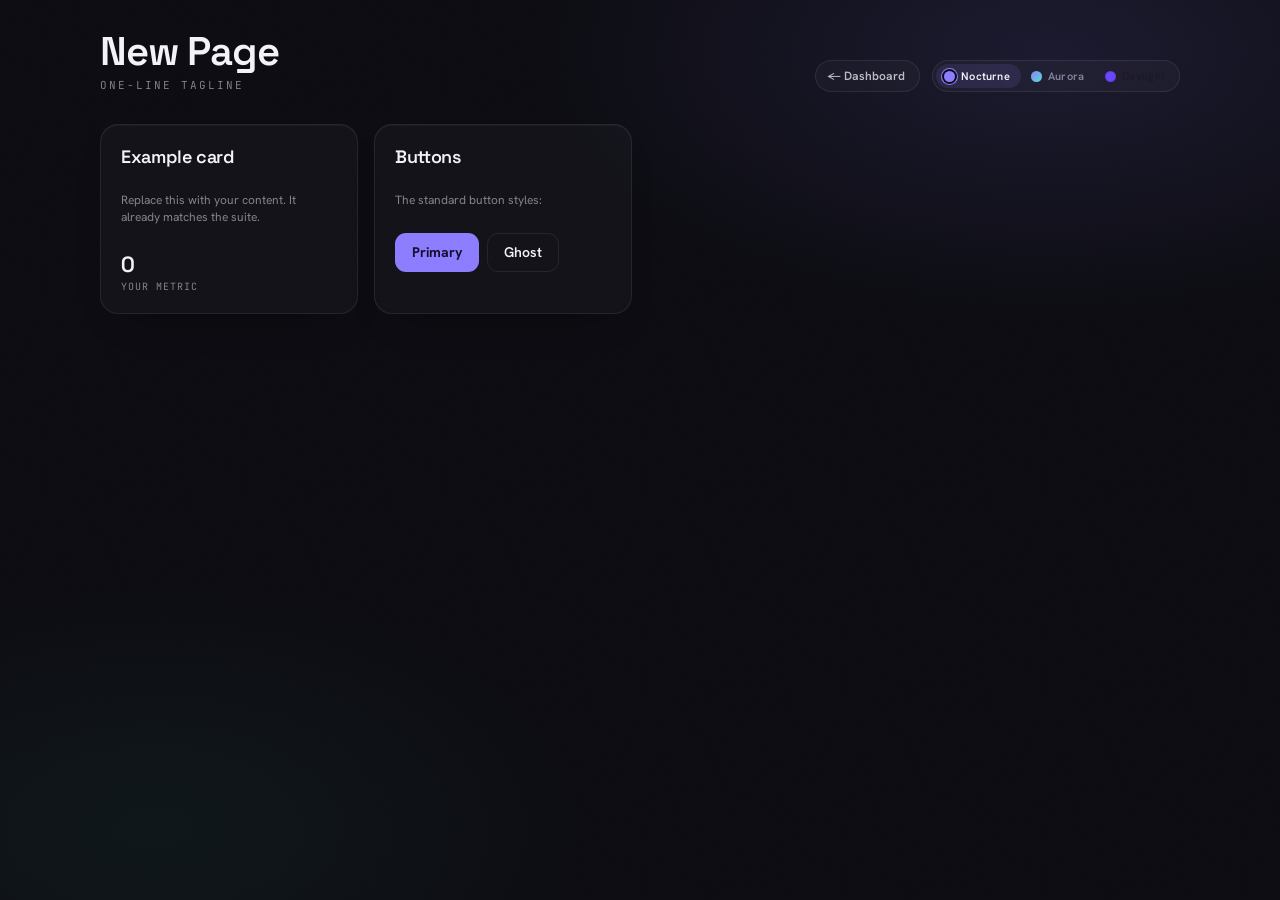
==== _template.html @ ecb33dac "Rebrand from Vitality to Rowan Co-Authored-By: Claude Opus 4.8 (1M context) <noreply@anthropic.com>" ====
<!DOCTYPE html>
<html lang="en">
<head>
<meta charset="UTF-8" />
<meta name="viewport" content="width=device-width, initial-scale=1, viewport-fit=cover" />
<link rel="manifest" href="manifest.webmanifest" />
<meta name="theme-color" content="#0C0C12" />
<meta name="mobile-web-app-capable" content="yes" />
<meta name="apple-mobile-web-app-capable" content="yes" />
<meta name="apple-mobile-web-app-status-bar-style" content="black-translucent" />
<meta name="apple-mobile-web-app-title" content="Patron" />
<link rel="apple-touch-icon" href="apple-touch-icon.png" />
<link rel="icon" type="image/svg+xml" href="icon.svg" />
<link rel="icon" type="image/png" sizes="192x192" href="icon-192.png" />

<!-- 1. CHANGE THE TITLE to your page's name -->
<title>New Page · Rowan</title>

<!-- Fonts used by the design system (keep as-is) -->
<link rel="preconnect" href="https://fonts.googleapis.com" />
<link rel="preconnect" href="https://fonts.gstatic.com" crossorigin />
<link href="https://fonts.googleapis.com/css2?family=Space+Grotesk:wght@400;500;600;700&family=Hanken+Grotesk:wght@400;500;600;700;800&family=JetBrains+Mono:wght@400;500;600;700&display=swap" rel="stylesheet" />

<!-- Sets the saved theme before paint so there's no flash (keep as-is) -->
<script>try{document.documentElement.setAttribute("data-theme",localStorage.getItem("patron_theme")||"nocturne");}catch(e){document.documentElement.setAttribute("data-theme","nocturne");}</script>

<!-- The shared design system. This one line gives you all the
     colors, fonts, themes, buttons, cards, modals and form styles. -->
<link rel="stylesheet" href="theme.css" />

<!-- Add your page-specific styles here (optional). Always reuse the
     tokens (var(--brand), var(--space-4), etc.) so you stay on-brand. -->
<style>
  /* example: a simple responsive grid for your content cards */
  .grid { display:grid; grid-template-columns: repeat(auto-fill, minmax(220px, 1fr)); gap: var(--space-4); }
</style>
</head>
<body>
<main class="page grain-overlay">
  <div class="shell">

    <!-- HEADER: title on the left, back-link + theme switcher on the right.
         #themeSeg is filled in by theme.js at the bottom of this file. -->
    <header class="header">
      <div>
        <!-- 2. CHANGE the title + subtitle -->
        <h1 class="title">New Page</h1>
        <p class="subtitle">one-line tagline</p>
      </div>
      <div class="headerControls">
        <a class="backLink" href="index.html">← Dashboard</a>
        <span id="themeSeg"></span>
      </div>
    </header>

    <!-- 3. BUILD YOUR PAGE HERE. Use the shared classes:
         .card  .btn .btn-primary .btn-ghost  .fieldInput  etc. -->
    <div class="grid">
      <section class="card">
        <span class="cardName">Example card</span>
        <p class="cardTag">Replace this with your content. It already matches the suite.</p>
        <div class="cardStat">
          <span class="cardStatValue">0</span>
          <span class="cardStatLabel">your metric</span>
        </div>
      </section>

      <section class="card">
        <span class="cardName">Buttons</span>
        <p class="cardTag">The standard button styles:</p>
        <div style="display:flex; gap:var(--space-2); flex-wrap:wrap;">
          <button class="btn btn-primary">Primary</button>
          <button class="btn btn-ghost">Ghost</button>
        </div>
      </section>
    </div>

  </div>
</main>

<!-- Shared theme engine — wires up the switcher + remembers the choice. -->
<script src="theme.js"></script>
<script>
  // Render the theme switcher into the header.
  document.getElementById('themeSeg').innerHTML = Patron.switcherHtml();

  /* ---- Your page's JavaScript goes here. ----
     Tip: persist data the same way the other pages do, with a
     uniquely-named localStorage key, e.g. 'mypage_standalone_v1'. */
</script>
</body>
</html>
---- theme.css ----
/* ============================================================
 * theme.css — the shared Patron / Rowan design system.
 *
 * Every page in the suite links this file so the look stays
 * identical everywhere. To build a NEW page: copy _template.html,
 * link this file, and use the classes below. Don't paste these
 * tokens into your page — just <link> this and they're yours.
 *
 * Change a colour/spacing/font here once → every page updates.
 * ============================================================ */

/* ---- Design tokens: default theme (Nocturne) ---- */
:root {
  color-scheme: dark;
  --bg: #0C0C12; --bg-elevated: #15151F;
  --surface: rgba(255,255,255,0.028); --surface-2: rgba(255,255,255,0.055);
  --fg: #F3F2F8; --muted: rgba(243,242,248,0.50); --muted-strong: rgba(243,242,248,0.74);
  --border: rgba(255,255,255,0.08); --border-strong: rgba(255,255,255,0.17);
  --brand: #8B7CFF; --brand-2: #C7BBFF; --brand-ink: #130E2E;
  --brand-soft: rgba(139,124,255,0.12); --brand-line: rgba(139,124,255,0.28); --brand-glow: rgba(139,124,255,0.42);
  --pos: #46E0A8; --pos-soft: rgba(70,224,168,0.12); --pos-line: rgba(70,224,168,0.26);
  --neg: #FB7185; --neg-soft: rgba(251,113,133,0.12); --neg-line: rgba(251,113,133,0.26);
  --warn: #FBBF24; --warn-soft: rgba(251,191,36,0.10); --warn-line: rgba(251,191,36,0.26);
  --track: rgba(255,255,255,0.06);
  --card-shadow: 0 1px 0 rgba(255,255,255,0.04) inset, 0 18px 44px -30px rgba(0,0,0,0.85);
  --glow-1: rgba(139,124,255,0.12); --glow-2: rgba(70,224,168,0.05);
  --grain-opacity: 0.05; --overlay: rgba(6,6,12,0.66);
  --space-1:.25rem; --space-2:.5rem; --space-3:.75rem; --space-4:1rem;
  --space-5:1.25rem; --space-6:1.5rem; --space-8:2rem; --space-10:2.5rem; --space-12:3rem; --space-16:4rem;
  --radius-sm: 8px; --radius-md: 11px; --radius-lg: 18px; --radius-pill: 999px;
  --text-xs:.75rem; --text-sm:.875rem; --text-base:1rem; --text-lg:1.125rem;
  --text-xl:1.375rem; --text-2xl:1.75rem; --text-3xl:2.5rem;
  --ease: cubic-bezier(0.2,0.8,0.2,1); --ease-premium: cubic-bezier(0.16,1,0.3,1);
  --duration-fast:120ms; --duration:200ms;
  --font-display:'Space Grotesk'; --font-ui:'Hanken Grotesk'; --font-mono:'JetBrains Mono';
}
[data-theme="aurora"] {
  color-scheme: dark;
  --bg: #080913; --bg-elevated: #12131F;
  --surface: rgba(150,160,255,0.045); --surface-2: rgba(150,160,255,0.08);
  --fg: #EEF0FF; --muted: rgba(220,225,255,0.52); --muted-strong: rgba(220,225,255,0.76);
  --border: rgba(150,160,255,0.11); --border-strong: rgba(150,160,255,0.22);
  --brand: #8B7BFF; --brand-2: #B9ABFF; --brand-ink: #0A0922;
  --brand-soft: rgba(139,123,255,0.15); --brand-line: rgba(139,123,255,0.32); --brand-glow: rgba(124,107,255,0.6);
  --pos: #4FE3D0; --pos-soft: rgba(79,227,208,0.13); --pos-line: rgba(79,227,208,0.28);
  --neg: #FF6FA5; --neg-soft: rgba(255,111,165,0.13); --neg-line: rgba(255,111,165,0.28);
  --warn: #FFC65C; --warn-soft: rgba(255,198,92,0.11); --warn-line: rgba(255,198,92,0.28);
  --track: rgba(160,170,255,0.09);
  --card-shadow: 0 0 0 1px rgba(140,130,255,0.05) inset, 0 22px 56px -28px rgba(78,60,210,0.55);
  --glow-1: rgba(124,107,255,0.20); --glow-2: rgba(79,227,208,0.13);
  --grain-opacity: 0.05; --overlay: rgba(5,6,16,0.7);
}
[data-theme="daylight"] {
  color-scheme: light;
  --bg: #F3F2FA; --bg-elevated: #FFFFFF;
  --surface: #FFFFFF; --surface-2: #FAF9FF;
  --fg: #171622; --muted: rgba(23,22,34,0.52); --muted-strong: rgba(23,22,34,0.72);
  --border: rgba(23,22,60,0.10); --border-strong: rgba(23,22,60,0.18);
  --brand: #6A45FF; --brand-2: #8E6BFF; --brand-ink: #FFFFFF;
  --brand-soft: rgba(106,69,255,0.08); --brand-line: rgba(106,69,255,0.24); --brand-glow: rgba(106,69,255,0.28);
  --pos: #0E9E64; --pos-soft: rgba(14,158,100,0.10); --pos-line: rgba(14,158,100,0.26);
  --neg: #E11D63; --neg-soft: rgba(225,29,99,0.08); --neg-line: rgba(225,29,99,0.24);
  --warn: #B4690E; --warn-soft: rgba(180,105,14,0.10); --warn-line: rgba(180,105,14,0.24);
  --track: rgba(23,22,60,0.08);
  --card-shadow: 0 1px 2px rgba(23,22,60,0.05), 0 16px 34px -24px rgba(23,22,60,0.24);
  --glow-1: rgba(106,69,255,0.07); --glow-2: rgba(14,158,100,0.04);
  --grain-opacity: 0.02; --overlay: rgba(28,26,52,0.4);
}

/* ---- Base reset + page shell ---- */
* { box-sizing: border-box; }
html, body { margin:0; padding:0; }
body { background: var(--bg); color: var(--fg); font-family: var(--font-ui), -apple-system, BlinkMacSystemFont, 'Segoe UI', sans-serif; font-size: var(--text-base); -webkit-font-smoothing: antialiased; transition: background var(--duration) var(--ease); }
.grain-overlay { position: relative; }
.grain-overlay::after { content:''; position: fixed; inset:0; pointer-events:none; z-index:1; opacity: var(--grain-opacity); mix-blend-mode: overlay; background-image: url("data:image/svg+xml;utf8,<svg viewBox='0 0 200 200' xmlns='http://www.w3.org/2000/svg'><filter id='n'><feTurbulence type='fractalNoise' baseFrequency='0.85' numOctaves='2' stitchTiles='stitch'/></filter><rect width='100%25' height='100%25' filter='url(%23n)'/></svg>"); background-size: 200px 200px; }
.page { position: relative; min-height: 100dvh; background: var(--bg); color: var(--fg); padding: var(--space-8) var(--space-5) var(--space-16); isolation: isolate; }
.page::before { content:''; position: absolute; inset:0; pointer-events:none; z-index:-1; background: radial-gradient(58% 42% at 82% 6%, var(--glow-1), transparent 70%), radial-gradient(48% 38% at 12% 92%, var(--glow-2), transparent 72%); }
.shell { max-width: 1080px; margin: 0 auto; }

/* ---- Header (title + theme switcher + back link) ---- */
.header { display:flex; align-items:flex-end; justify-content:space-between; gap: var(--space-4); margin-bottom: var(--space-8); flex-wrap: wrap; }
.title { font-family: var(--font-display); font-weight: 600; font-size: var(--text-3xl); line-height: 1.0; letter-spacing: -0.03em; margin: 0; }
.subtitle { font-family: var(--font-mono); font-size: 11px; text-transform: uppercase; letter-spacing: 0.18em; color: var(--muted); margin: 6px 0 0; }
.headerControls { display:flex; align-items:center; gap: var(--space-3); flex-wrap: wrap; }
.backLink { display:inline-flex; align-items:center; gap: 7px; padding: 7px 14px 7px 11px; background: var(--surface); border: 1px solid var(--border); border-radius: var(--radius-pill); color: var(--muted-strong); font-family: var(--font-ui); font-size: 12px; font-weight: 600; text-decoration:none; transition: border-color var(--duration) var(--ease-premium), background var(--duration) var(--ease-premium), color var(--duration) var(--ease-premium); }
.backLink:hover { border-color: var(--brand-line); background: var(--brand-soft); color: var(--fg); }

/* ---- Theme switcher segment ---- */
.themeSeg { display:inline-flex; align-items:center; background: var(--surface); border: 1px solid var(--border); border-radius: var(--radius-pill); padding: 3px; gap: 2px; }
.themeBtn { appearance:none; background: transparent; border:0; color: var(--muted); font-family: var(--font-ui); font-size: 11px; font-weight: 600; letter-spacing: 0.02em; padding: 5px 11px 5px 8px; border-radius: var(--radius-pill); cursor: pointer; display:inline-flex; align-items:center; gap:6px; transition: background var(--duration) var(--ease-premium), color var(--duration) var(--ease-premium); }
.themeBtn:hover { color: var(--muted-strong); }
.themeSwatch { width: 11px; height: 11px; border-radius: 50%; box-shadow: 0 0 0 1px var(--border-strong) inset; flex-shrink:0; }
.themeBtnActive, .themeBtnActive:hover { background: var(--brand-soft); color: var(--fg); }
.themeBtnActive .themeSwatch { box-shadow: 0 0 0 2px var(--bg), 0 0 0 3px var(--brand); }

/* ---- Card (generic content panel) ---- */
.card { position: relative; display:flex; flex-direction:column; gap: var(--space-3); padding: var(--space-5); border: 1px solid var(--border); border-radius: var(--radius-lg); background: var(--surface); box-shadow: var(--card-shadow); color: var(--fg); overflow:hidden; }
.cardName { font-family: var(--font-display); font-weight: 600; font-size: var(--text-lg); letter-spacing: -0.02em; }
.cardTag { font-size: 12px; color: var(--muted); line-height: 1.4; }
.cardStat { display:flex; flex-direction:column; gap: 2px; }
.cardStatValue { font-family: var(--font-display); font-weight: 600; font-size: var(--text-xl); letter-spacing: -0.02em; color: var(--fg); font-variant-numeric: tabular-nums; }
.cardStatLabel { font-family: var(--font-mono); font-size: 10px; letter-spacing: 0.1em; text-transform: uppercase; color: var(--muted); }

/* ---- Buttons ---- */
.btn { display:inline-flex; align-items:center; justify-content:center; gap: var(--space-2); padding: 0.6rem var(--space-4); border-radius: var(--radius-md); font-size: var(--text-sm); font-family: var(--font-ui); font-weight: 600; cursor: pointer; border: 1px solid transparent; background: transparent; color: var(--fg); white-space: nowrap; text-decoration:none; transition: background var(--duration) var(--ease), border-color var(--duration) var(--ease), color var(--duration) var(--ease), filter var(--duration) var(--ease), box-shadow var(--duration) var(--ease); }
.btn:disabled { opacity: 0.45; cursor: not-allowed; }
.btn-primary { background: var(--brand); color: var(--brand-ink); font-weight: 700; }
.btn-primary:hover:not(:disabled) { filter: brightness(1.08); box-shadow: 0 0 26px var(--brand-glow); }
.btn-ghost { color: var(--fg); border: 1px solid var(--border); }
.btn-ghost:hover { border-color: var(--border-strong); background: var(--surface); }
.btn-link { color: var(--muted-strong); padding: var(--space-2) var(--space-2); }
.btn-link:hover { color: var(--neg); }

/* ---- Modal / dialog ---- */
.overlay { position: fixed; inset:0; background: var(--overlay); backdrop-filter: blur(10px); -webkit-backdrop-filter: blur(10px); z-index: 1000; display:grid; place-items:center; padding: var(--space-4); animation: fade 200ms var(--ease-premium); }
@keyframes fade { from { opacity:0; } to { opacity:1; } }
.panel { width: min(480px, 100%); background: var(--bg-elevated); border: 1px solid var(--border-strong); border-radius: var(--radius-lg); padding: var(--space-6); box-shadow: 0 28px 70px -16px rgba(0,0,0,0.6); animation: rise 320ms var(--ease-premium); }
@keyframes rise { from { opacity:0; transform: translateY(12px) scale(0.98); } to { opacity:1; transform:none; } }
.panelHead { display:flex; align-items:flex-start; justify-content:space-between; gap: var(--space-3); margin-bottom: var(--space-5); }
.panelEyebrow { font-family: var(--font-mono); font-size: 10px; font-weight: 600; letter-spacing: 0.24em; text-transform: uppercase; color: var(--brand); }
.panelTitle { font-family: var(--font-display); font-weight: 600; font-size: var(--text-2xl); letter-spacing: -0.03em; margin: var(--space-2) 0 0; }
.panelClose { background: transparent; border: 1px solid var(--border); color: var(--muted-strong); font-size: 20px; line-height: 1; width: 34px; height: 34px; border-radius: 50%; cursor: pointer; flex-shrink:0; }
.panelClose:hover { color: var(--fg); border-color: var(--border-strong); }
.panelActions { display:flex; align-items:center; justify-content:flex-end; gap: var(--space-2); margin-top: var(--space-6); }
.panelActions .spacer { margin-right:auto; }
.panelNote { margin: var(--space-4) 0 0; padding: var(--space-3) var(--space-4); border-left: 2px solid var(--brand-line); background: var(--brand-soft); border-radius: 0 var(--radius-sm) var(--radius-sm) 0; font-size: 12px; line-height: 1.55; color: var(--muted-strong); }

/* ---- Form fields ---- */
.fieldGrid { display:grid; grid-template-columns: 1fr 1fr; gap: var(--space-3); }
.field { display:flex; flex-direction:column; gap: 6px; }
.fieldFull { grid-column: 1 / -1; }
.fieldLabel { font-family: var(--font-mono); font-size: 10px; letter-spacing: 0.12em; text-transform: uppercase; color: var(--muted); }
.fieldInput { width:100%; background: var(--surface); border: 1px solid var(--border); border-radius: var(--radius-md); padding: 10px 12px; color: var(--fg); font-family: var(--font-mono); font-size: 14px; outline: none; transition: border-color var(--duration) var(--ease-premium), box-shadow var(--duration) var(--ease-premium); }
.fieldInput:focus { border-color: var(--brand-line); box-shadow: 0 0 0 3px var(--brand-soft); }

/* ============================================================
 * Mobile / PWA hardening — installable + phone-usable suite.
 * (Applies to pages that link theme.css; self-contained pages
 *  carry an equivalent inline #pwa-mobile block.)
 * ============================================================ */
html { -webkit-text-size-adjust: 100%; text-size-adjust: 100%; }
body { overflow-x: hidden; -webkit-tap-highlight-color: transparent; }
img { max-width: 100%; height: auto; }
@media (max-width: 480px) { input, select, textarea { font-size: 16px !important; } } /* stop iOS zoom-on-focus */
@supports (padding: max(0px)) {
  body {
    padding-top: env(safe-area-inset-top);
    padding-bottom: env(safe-area-inset-bottom);
    padding-left: env(safe-area-inset-left);
    padding-right: env(safe-area-inset-right);
  }
}
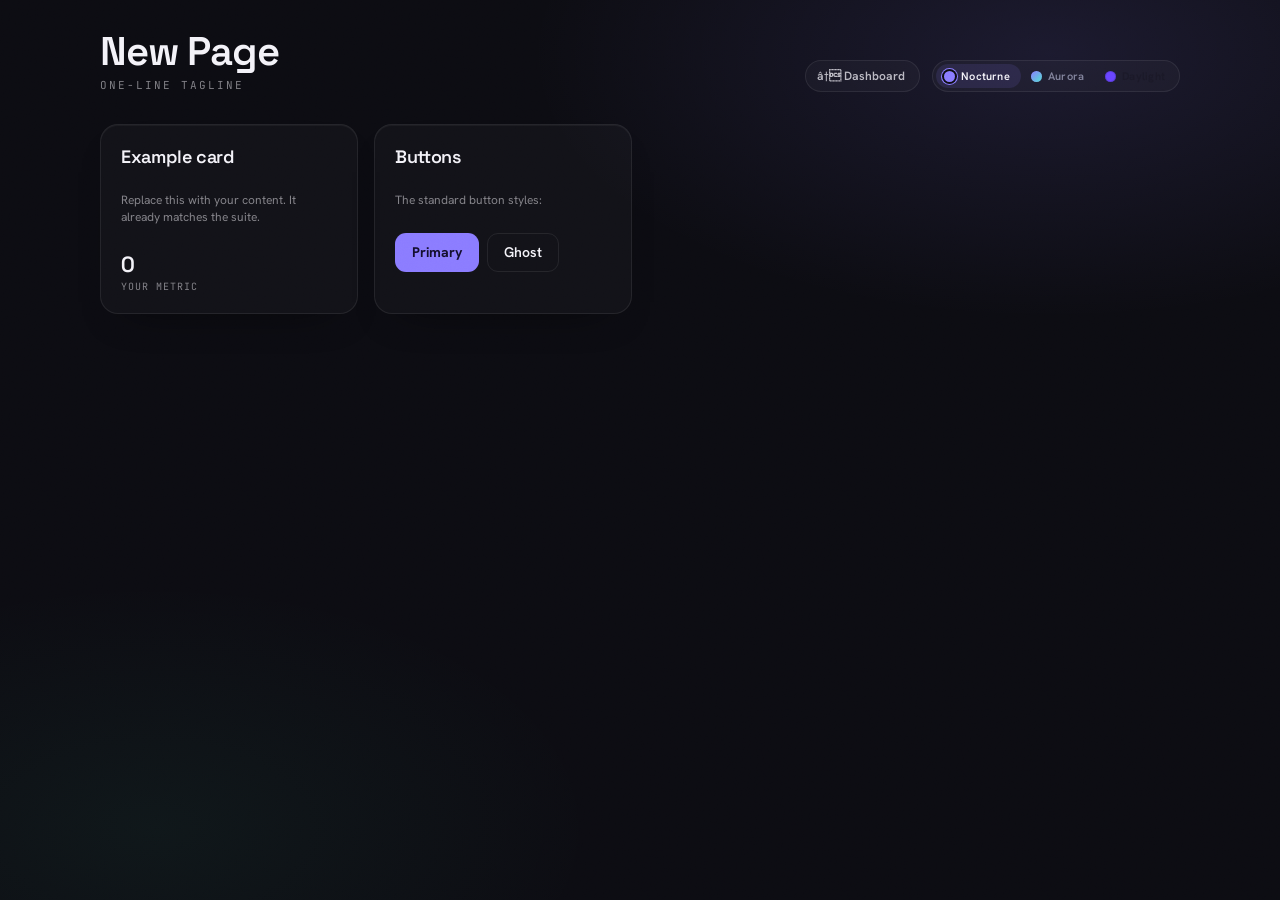
==== commit 9881ff07: "Rename Rowan to Philipp; switch all AI calls from Anthropic to Groq - Replace app name "Rowan" with " ====
--- a/_template.html
+++ b/_template.html
@@ -1,4 +1,4 @@
-<!DOCTYPE html>
+﻿<!DOCTYPE html>
 <html lang="en">
 <head>
 <meta charset="UTF-8" />
@@ -14,7 +14,7 @@
 <link rel="icon" type="image/png" sizes="192x192" href="icon-192.png" />
 
 <!-- 1. CHANGE THE TITLE to your page's name -->
-<title>New Page · Rowan</title>
+<title>New Page Â· Philipp</title>
 
 <!-- Fonts used by the design system (keep as-is) -->
 <link rel="preconnect" href="https://fonts.googleapis.com" />
@@ -48,7 +48,7 @@
         <p class="subtitle">one-line tagline</p>
       </div>
       <div class="headerControls">
-        <a class="backLink" href="index.html">← Dashboard</a>
+        <a class="backLink" href="index.html">â† Dashboard</a>
         <span id="themeSeg"></span>
       </div>
     </header>
@@ -78,7 +78,7 @@
   </div>
 </main>
 
-<!-- Shared theme engine — wires up the switcher + remembers the choice. -->
+<!-- Shared theme engine â€” wires up the switcher + remembers the choice. -->
 <script src="theme.js"></script>
 <script>
   // Render the theme switcher into the header.
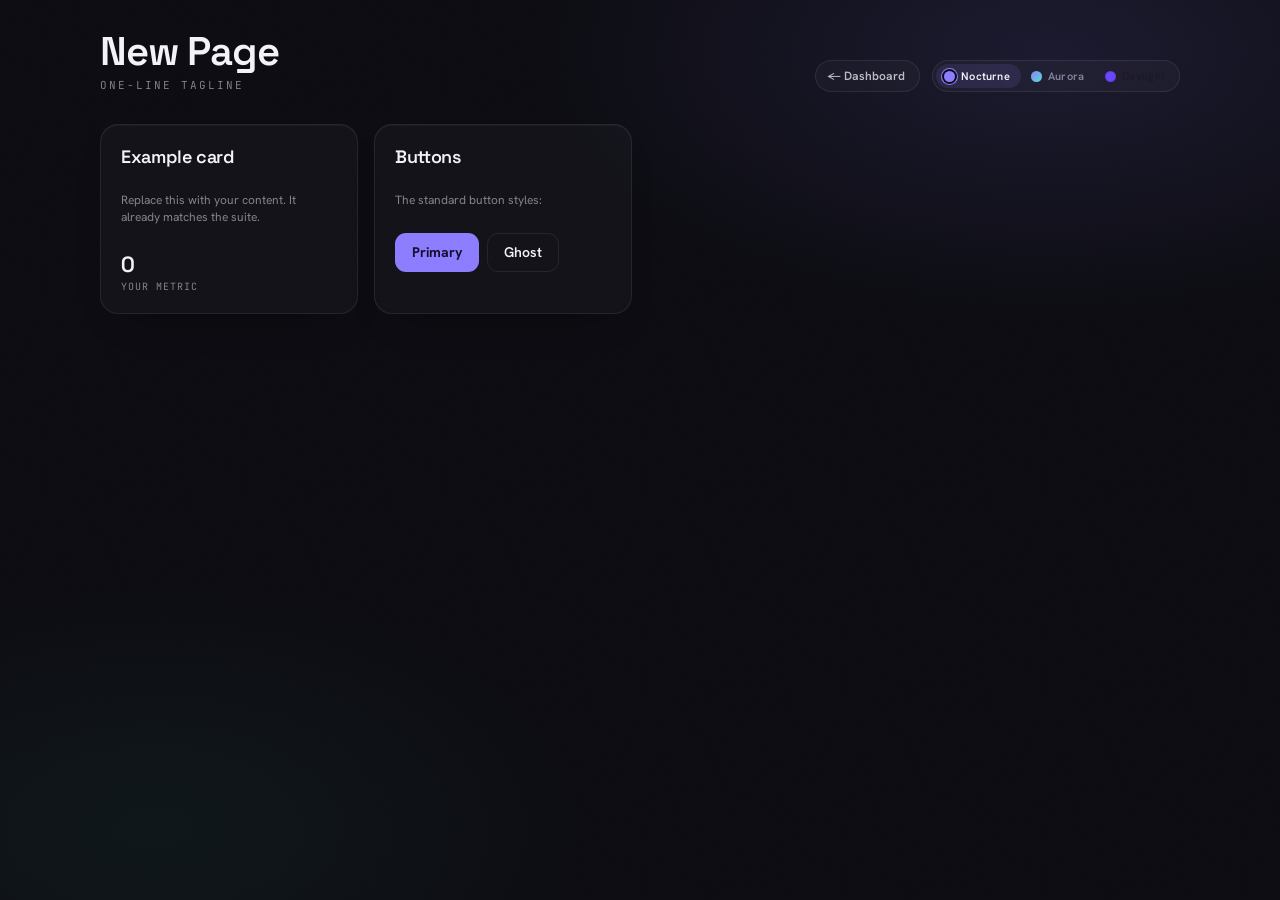
==== commit cde35253: "Fix mojibake: restore correct UTF-8 encoding across all HTML/JS/CSS files PowerShell had read files " ====
--- a/_template.html
+++ b/_template.html
@@ -1,4 +1,4 @@
-﻿<!DOCTYPE html>
+<!DOCTYPE html>
 <html lang="en">
 <head>
 <meta charset="UTF-8" />
@@ -14,7 +14,7 @@
 <link rel="icon" type="image/png" sizes="192x192" href="icon-192.png" />
 
 <!-- 1. CHANGE THE TITLE to your page's name -->
-<title>New Page Â· Philipp</title>
+<title>New Page · Philipp</title>
 
 <!-- Fonts used by the design system (keep as-is) -->
 <link rel="preconnect" href="https://fonts.googleapis.com" />
@@ -48,7 +48,7 @@
         <p class="subtitle">one-line tagline</p>
       </div>
       <div class="headerControls">
-        <a class="backLink" href="index.html">â† Dashboard</a>
+        <a class="backLink" href="index.html">← Dashboard</a>
         <span id="themeSeg"></span>
       </div>
     </header>
@@ -78,7 +78,7 @@
   </div>
 </main>
 
-<!-- Shared theme engine â€” wires up the switcher + remembers the choice. -->
+<!-- Shared theme engine — wires up the switcher + remembers the choice. -->
 <script src="theme.js"></script>
 <script>
   // Render the theme switcher into the header.
--- a/theme.css
+++ b/theme.css
@@ -1,5 +1,5 @@
 /* ============================================================
- * theme.css — the shared Patron / Rowan design system.
+ * theme.css — the shared Patron / Philipp design system.
  *
  * Every page in the suite links this file so the look stays
  * identical everywhere. To build a NEW page: copy _template.html,
